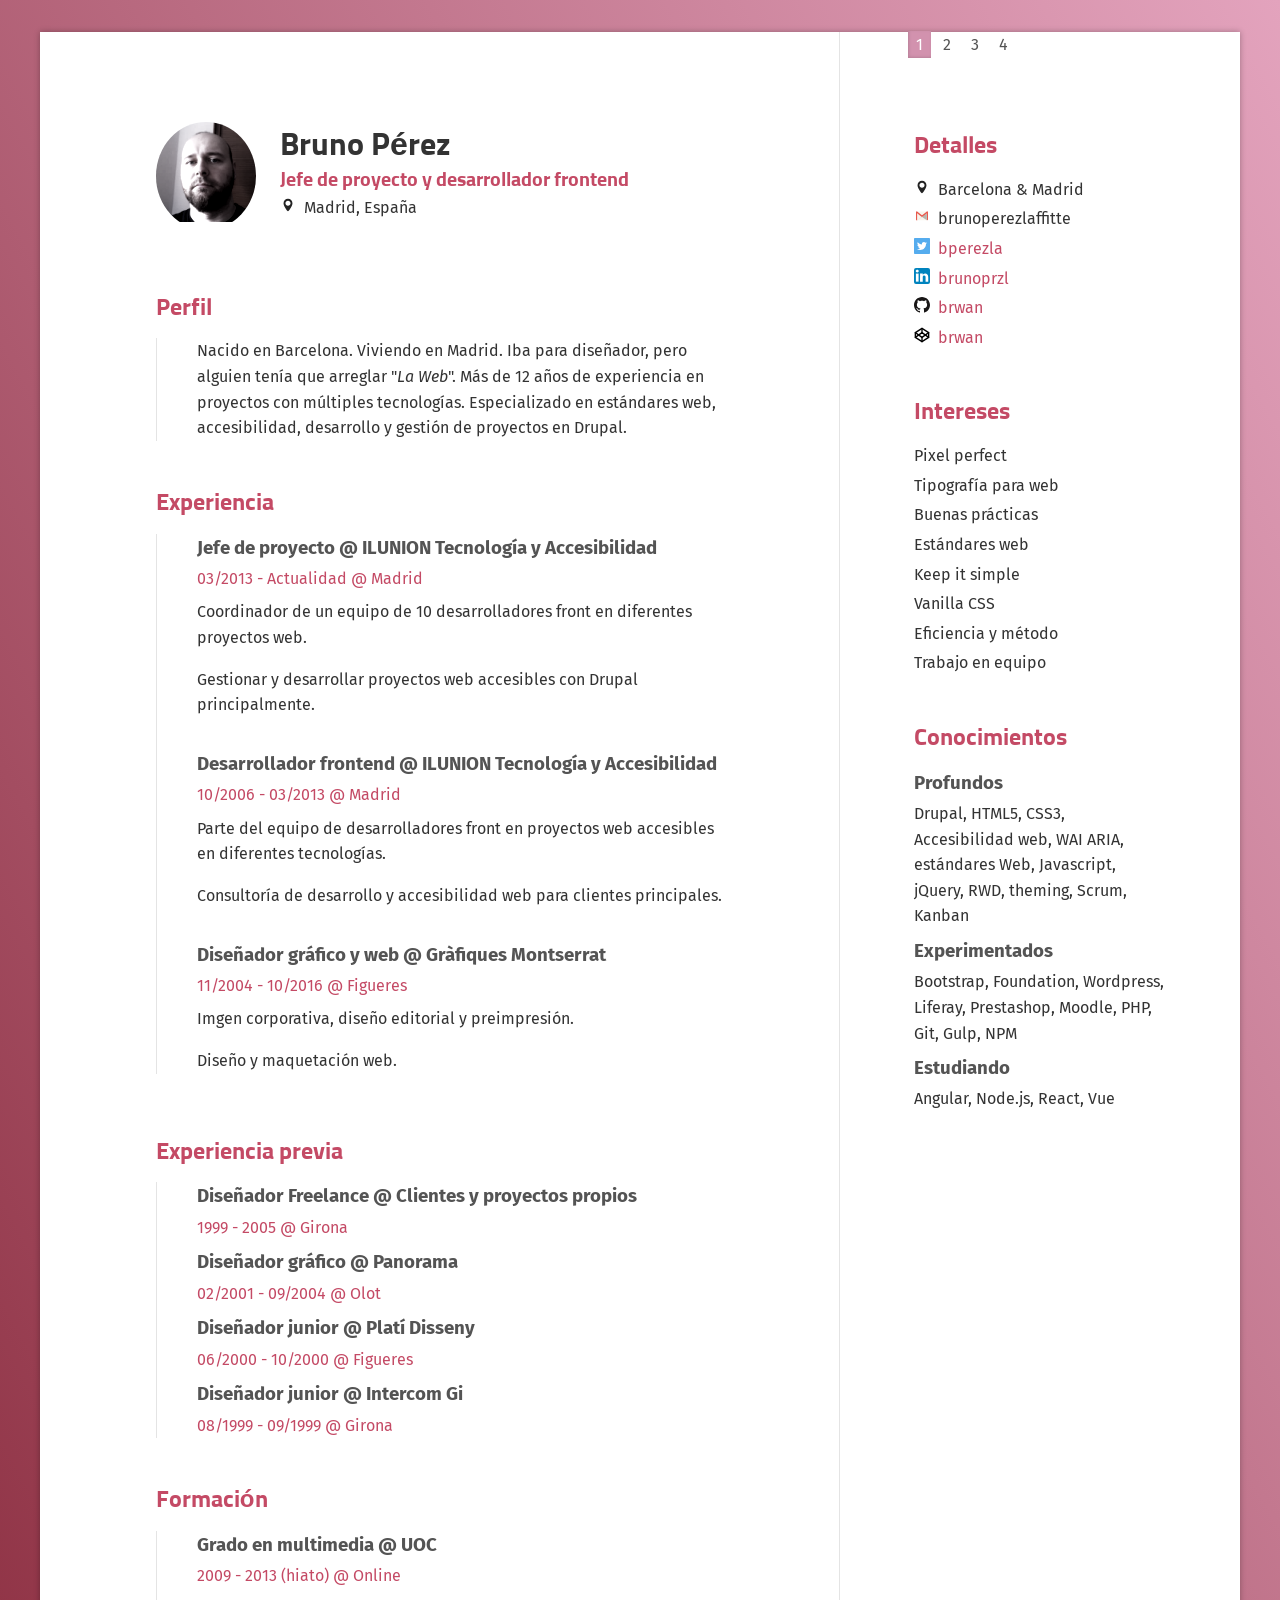
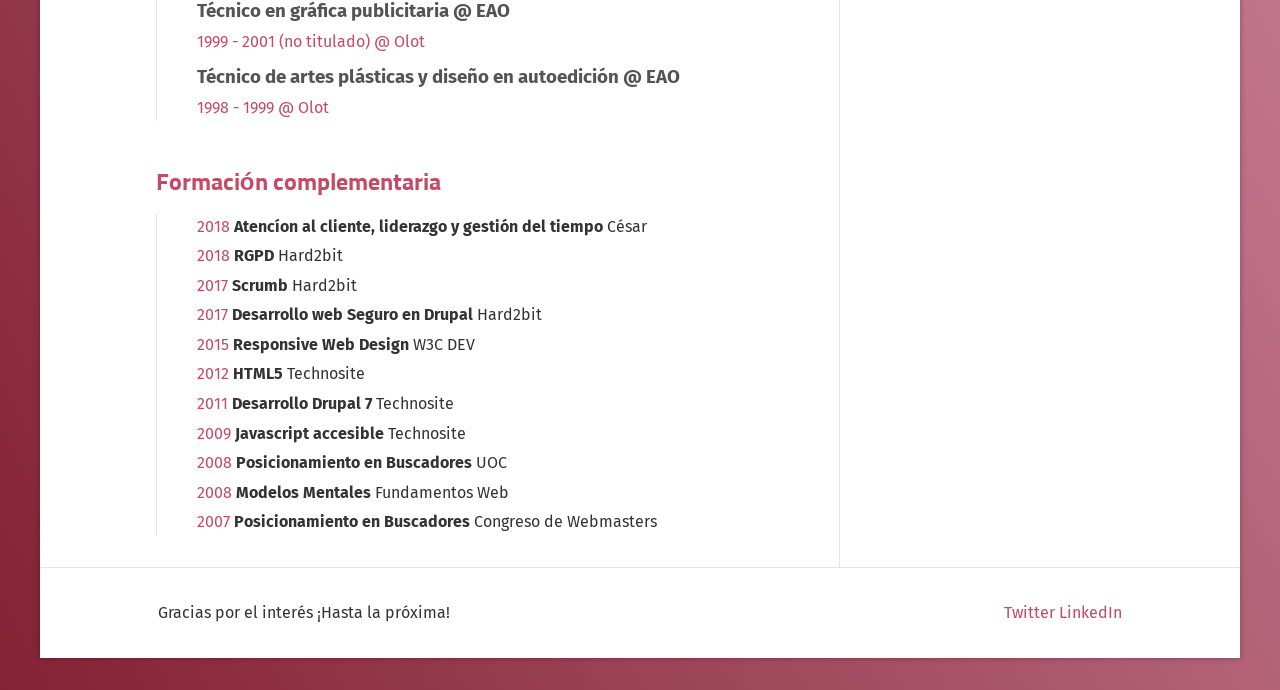
==== index.html @ 94c2c53a "Update index.html Corrigiendo rutas" ====
<!DOCTYPE html>
<html lang="es">
<head>
<meta http-equiv="content-type" content="text/html; charset=UTF-8"/>
<title>Bruno Pérez. Jefe de proyecto y Desarrollador fontend senior.</title>
<meta name="viewport" content="width=device-width, initial-scale=1">
<meta name="description" content="Jefe de proyecto y Desarrollador fontend senior">
<meta name="keywords" content="web,developer,designer,resume" />
<meta name="author" content="Your Name">
<link href="/brwan2.css" rel="stylesheet" media="screen" type="text/css">
<script src="https://code.jquery.com/jquery-1.12.4.min.js"></script>
<script>
function changecss(cssFile, cssLinkIndex) {
    var oldlink = document.getElementsByTagName("link").item(cssLinkIndex);
    $("body").fadeOut( function() {
      // Switch the stylesheet
      var newlink = document.createElement("link");
      newlink.setAttribute("rel", "stylesheet");
      newlink.setAttribute("type", "text/css");
      newlink.setAttribute("href", cssFile);
      document.getElementsByTagName("head").item(0).replaceChild(newlink, oldlink);
      // And then:
      $( this ).fadeIn().focus();
    });
}
</script>
</head>

<body>
  <header>
    <figure><img src="/bperez_cv.jpg" alt="" /></figure>
    <h1>Bruno Pérez</h1>
    <h2>Jefe de proyecto y desarrollador frontend</h2>
    <p>Madrid, España</p>
  </header>
  <main>
    <section class="profile">
      <h2>Perfil</h2>
      <p>Nacido en Barcelona. Viviendo en Madrid. Iba para diseñador, pero alguien tenía que arreglar "<em>La Web</em>". Más de 12 años de experiencia en proyectos con múltiples tecnologías. Especializado en estándares web, accesibilidad, desarrollo y gestión de proyectos en Drupal.</p>
    </section>
    <section class="experience">
      <h2>Experiencia</h2>
      <ul>
        <li>
          <h3><strong>Jefe de proyecto</strong> <mark>ILUNION Tecnología y Accesibilidad</mark></h3>
          <p><time datetime="2013-03">03/2013</time> <time datetime="2018">Actualidad</time> <mark>Madrid</mark></p>
          <p>Coordinador de un equipo de 10 desarrolladores front en diferentes proyectos web.</p>
          <p>Gestionar y desarrollar proyectos web accesibles con Drupal principalmente.</p>
        </li>
        <li>
          <h3><strong>Desarrollador frontend</strong> <mark>ILUNION Tecnología y Accesibilidad</mark></h3>
          <p><time datetime="2006-10">10/2006</time> <time datetime="2013-03">03/2013</time> <mark>Madrid</mark></p>
          <p>Parte del equipo de desarrolladores front en proyectos web accesibles en diferentes tecnologías.</p>
          <p>Consultoría de desarrollo y accesibilidad web para clientes principales.</p>
        <li>
          <h3><strong>Diseñador gráfico y web</strong> <mark>Gràfiques Montserrat</mark></h3>
          <p><time datetime="2004-11">11/2004</time> <time datetime="2016-10">10/2016</time>  <mark>Figueres</mark></p>
          <p>Imgen corporativa, diseño editorial y preimpresión.</p>
          <p>Diseño y maquetación web.</p>
        </li>
      </ul>
    </section>
    <section class="experience-extra">
      <h2>Experiencia previa</h2>
      <ul>
        <li>
          <h3><strong>Diseñador Freelance</strong> <mark>Clientes y proyectos propios</mark></h3>
          <p><time datetime="1999">1999</time> <time datetime="2005">2005</time> <mark>Girona</mark></p>
        </li>
        <li>
          <h3><strong>Diseñador gráfico</strong> <mark>Panorama</mark></h3>
          <p><time datetime="2001-02">02/2001</time> <time datetime="2004-09">09/2004</time> <mark>Olot</mark></p>
        </li>
        <li>
          <h3><strong>Diseñador junior</strong> <mark>Platí Disseny</mark></h3>
          <p><time datetime="2000-06">06/2000</time> <time datetime="2000-10">10/2000</time> <mark>Figueres</mark></p>
        </li>
        <li>
          <h3><strong>Diseñador junior</strong> <mark>Intercom Gi</mark></h3>
          <p><time datetime="1999-08">08/1999</time> <time datetime="1999-09">09/1999</time> <mark>Girona</mark></p>
        </li>
      </ul>
    </section>
    <section class="education">
    <h2>Formación</h2>
      <ul>
        <li>
          <h3><strong>Grado en multimedia</strong> <mark>UOC</mark></h3>
          <p><time datetime="1999">2009</time> <time datetime="1999">2013 (hiato)</time> <mark>Online</mark></p>
        </li>
        <li>
          <h3><strong>Técnico en gráfica publicitaria</strong> <mark>EAO</mark></h3>
          <p><time datetime="1999">1999</time> <time datetime="1999">2001</time> (no titulado) <mark>Olot</mark></p>
        </li>
        <li>
          <h3><strong>Técnico de artes plásticas y diseño en autoedición</strong> <mark>EAO</mark></h3>
          <p><time datetime="1999">1998</time> <time datetime="1999">1999</time>  <mark>Olot</mark></p>
        </li>
      </ul>
    </section>
    <section class="education-extra">
      <h2>Formación complementaria</h2>
      <ul>
        <li><time datetime="2018">2018</time> <strong>Atencíon al cliente, liderazgo y gestión del tiempo</strong> César</li>
        <li><time datetime="2018">2018</time> <strong>RGPD</strong> Hard2bit</li>
        <li><time datetime="2018">2017</time> <strong>Scrumb</strong> Hard2bit</li>
        <li><time datetime="2018">2017</time> <strong>Desarrollo web Seguro en Drupal</strong> Hard2bit</li>
        <li><time datetime="2018">2015</time> <strong>Responsive Web Design</strong> W3C DEV</li>
        <li><time datetime="2018">2012</time> <strong>HTML5</strong> Technosite</li>
        <li><time datetime="2018">2011</time> <strong>Desarrollo Drupal 7</strong> Technosite</li>
        <li><time datetime="2018">2009</time> <strong>Javascript accesible</strong> Technosite</li>
        <li><time datetime="2018">2008</time> <strong>Posicionamiento en Buscadores</strong> UOC</li>
        <li><time datetime="2018">2008</time> <strong>Modelos Mentales</strong> Fundamentos Web</li>
        <li><time datetime="2018">2007</time> <strong>Posicionamiento en Buscadores</strong> Congreso de Webmasters</li>
      </ul>
    </section>
  </main>
  <aside>
    <section class="details">
      <h2>Detalles</h2>
      <ul>
        <li class="lc"><span>Barcelona & Madrid</span></li>
        <li class="gm"><span>brunoperezlaffitte</span></li>
        <li class="in"><a href="https://www.linkedin.com/in/bperezla/">bperezla</a></li>
        <li class="tw"><a href="https://twitter.com/brunoprzl">brunoprzl</a></li>
        <li class="gh"><a href="https://github.com/brwan">brwan</a></li>
        <li class="cp"><a href="https://codepen.io/brwan/">brwan</a></li>
      </ul>
    </section>
    <section class="interests">
      <h2>Intereses</h2>
      <ul>
        <li>Pixel perfect</li>
        <li>Tipografía para web</li>
        <li>Buenas prácticas</li>
        <li>Estándares web</li>
        <li>Keep it simple</li>
        <li>Vanilla CSS</li>
        <li>Eficiencia y método</li>
        <li>Trabajo en equipo</li>
      </ul>
    </section>
    <section class="skills">
      <h2>Conocimientos</h2>
      <ul>
        <li>
          <h3>Profundos</h3>
          <p>Drupal, HTML5, CSS3, Accesibilidad web, WAI ARIA, estándares Web, Javascript, jQuery, RWD, theming, Scrum, Kanban</p>
        </li>
        <li>
          <h3>Experimentados</h3>
          <p>Bootstrap, Foundation, Wordpress, Liferay, Prestashop, Moodle, PHP, Git, Gulp, NPM</p>
        </li>
        <li>
          <h3>Estudiando</h3>
          <p>Angular, Node.js, React, Vue</p>
        </li>
      </ul>
    </section>
  </aside>
  <footer>
    <p>Gracias por el interés ¡Hasta la próxima!</p>
    <ul>
      <li><a href="https://twitter.com/brunoprzl">Twitter</a></li>
      <li><a href="https://www.linkedin.com/in/bperezla/">LinkedIn</a></li>
    </ul>
    <nav class="styles">
      <h2>Cambiar presentración</h2>
      <ul>
        <li class="main"><a href="#" onclick="changecss('brwan2.css', 0)" title="inicial">1</a></li>
        <li class="dark"><a href="#" onclick="changecss('brwan3.css', 0)" title="inversa">2</a></li>
        <li class="boxs"><a href="#" onclick="changecss('brwan4.css', 0)" title="cajas">3</a></li>
        <li class="alte"><a href="#" onclick="changecss('brwan5.css', 0)" title="bloques">4</a></li>
      </ul>
    </nav>
  </footer>
</body>
</html>
---- brwan2.css ----
@import url('https://fonts.googleapis.com/css?family=Fira+Sans:400,700|Sunflower:300,700');
html{background:linear-gradient(to bottom left, #E3A3BD, #832233);}
body{position:relative;margin:.5rem;padding:0;
  color:#333;background-color:#fff;
  box-shadow:0 0 6px rgba(0,0,0,.3);
  font-size:1em;line-height:1.6;font-family: 'Fira Sans', Arial, Helvetica, sans-serif;
  cursor:default;
}
header, section, footer{padding:1rem;}
footer{border-top:1px solid #e4e4e4;}
@media (min-width: 48em) {
  body{display:grid;grid-template-columns:2fr 1fr;}
  header, section, footer{padding:1rem 14.5%;}
  aside section{padding:1rem 18.6%;}
  footer{padding:2rem 9.819%;}
  header{grid-column:1;border-right:1px solid #e4e4e4;}
  main{grid-column:1;border-right:1px solid #e4e4e4;}
  aside{grid-column:2;grid-row:1 / 5;}
  footer{grid-column:1 / 3;}
}
@media (min-width: 75em) {
  body{max-width:75rem;margin:2rem auto;}
}
/*GENERIC*/
h1, h2{font-family: 'Sunflower', Arial, Helvetica, sans-serif;}
h2{margin:0 0 1rem;color:#C44A65;line-height:1.2;}
h3{color:#545454;}
ul{list-style:none;margin:0 0 1rem;padding:0;}
time + time:before{content:" - ";}
mark{color:inherit;background-color:#fff;}
mark::before{content:"@ ";display:inline;vertical-align:top;}
a{margin:0 -2px;padding:0 2px;color:#C44A65;text-decoration:none;transition:.3s;}
a:visited{color:#757575;transition:.3s;}
a:hover, a:focus{color:#C44A65;text-decoration:underline;transition:.3s;}
a:active{color:#900;transition:.3s;}

::selection{color:#fff;background-color:#C44A65;}
@media (min-width: 48em) {
  ul{padding:0 0 0 2.5rem;}
}

/*HEADER*/
header{padding-top:3rem;padding-bottom:3rem;text-align:center;}
header figure{display:block;width:100px;margin:0 auto;border-radius:50%;overflow:hidden;}
header img{width:100%;filter: grayscale(90%) contrast(125%);}
header h1{margin:.5rem 0;font-size:2rem;line-height:1;}
header h2{margin:0 0 .25rem;font-size:1.25rem;line-height:1;}
header p{margin:0;}
header p::before{content:"";display:inline-block;width:16px;height:16px;margin:.2rem .5rem 0 0;background:url(location.svg) no-repeat 50%;background-size:contain;}
@media (min-width: 48em) {
  header{padding-top:5.625rem;text-align:left;}
  header figure{float:left;margin:0 1.5rem 0 0;}
}

section h3{margin:0 0 .15rem;}
section p{margin:0 0 1rem;}
section h3 + p{color:#C44A65;margin:0 0 .5rem;}
main li{margin:0 0 2rem;}
.experience-extra li,
.education li,
.education-extra li{margin-bottom:.25rem;}
.education-extra time{color:#C44A65;}
.skills h3 + p{color:#333;}
.lc span::before, .gm span::before, .tw a::before, .in a::before, .gh a::before,
.cp a::before{content:"";display:inline-block;width:16px;height:16px;margin:.1rem .5rem 0 0;background:url(gmail.svg) no-repeat 50%;background-size:contain;}
.lc span::before{background-image:url(location.svg);}
.gm span::before{background-image:url(gmail.svg);}
.tw a::before{background-image:url(linkedin.svg);}
.in a::before{background-image:url(twitter.svg);}
.gh a::before{background-image:url(github.svg);}
.cp a::before{background-image:url(codepen.svg);}
aside ul{padding:0;}
aside li{margin:0 0 .25rem;}
@media (min-width: 48em) {
  main ul{border-left:1px solid #e4e4e4;}
  .profile p{padding:0 0 0 2.5rem;border-left:1px solid #e4e4e4;}
  .details{padding-top:6.25rem;}
}

/*FOOTER*/
footer{text-align:center;}
footer p{display:inline-block;margin:0;}
footer li{display:inline-block;margin:0;}
@media (min-width: 48em) {
  footer{text-align:left;}
  footer ul{float:right;margin:0;}
}

/*NAV*/
nav{position:absolute;right:0;top:0;padding:0;text-align:center;transition:.3s;}
nav h2{position:absolute;top:-999em;left:-999em;display:none;width:10rem;color:#757575;font-size:.875rem;text-align:left;transition:.3s;}
nav:hover h2, nav:focus h2{display:block;transition:.3s;}
nav a{position:relative;padding:.25rem .5rem;margin:0;color:#545454;text-decoration:none;text-align:center;transition:.3s;}
nav a:hover, nav a:focus{color:#C44A65;background-color:#f3f3f3;transition:.3s;outline:none;text-decoration:none;}
nav a::after{content:"Presentación: " attr(title);position:absolute;top:136%;right:5px;display:none;width:8rem;padding:.25rem .15rem;color:#fff;background-color:#C44A65;box-shadow:2px 2px 6px rgba(0,0,0,.3);font-size:.75rem;transition:.3s;}
nav a::before{content:"";position:absolute;top:100%;right:25%;display:none;width:0;border:5px solid #333;border-color:transparent transparent #C44A65;}
nav a:hover::before, nav a:focus::before,
nav a:hover::after, nav a:focus::after{display:block;transition:.3s;}
nav .main a{color:#fff;background-color:#D292AE;box-shadow:inset 1px -1px 3px rgba(0,0,0,.13);}
nav .main a:hover, nav .main a:focus{color:#fff;background-color:#C44A65;box-shadow:inset 2px -2px 4px rgba(0,0,0,.3);}
nav a:visited{color:inherit;}
@media (min-width: 48em) {
  nav{left:69%;right:auto;}
  nav a::after{right:-3.5rem;}
}
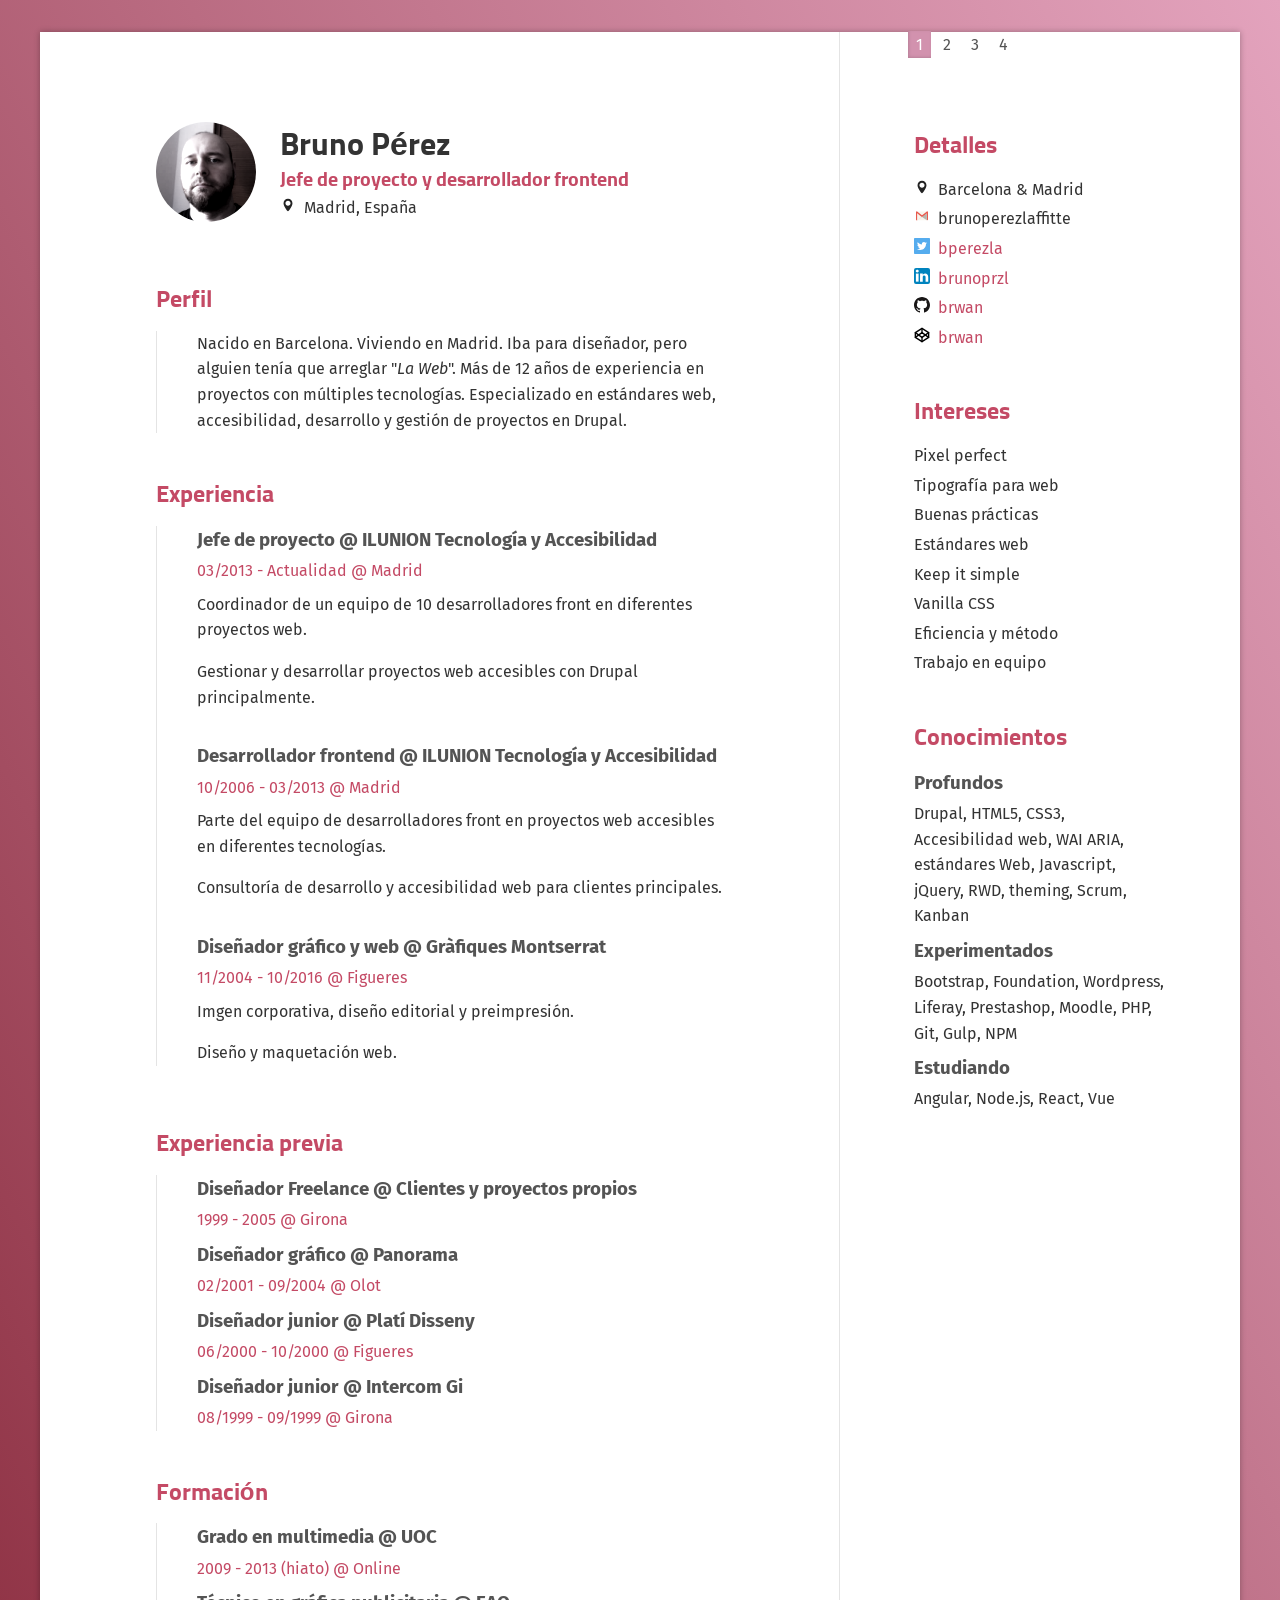
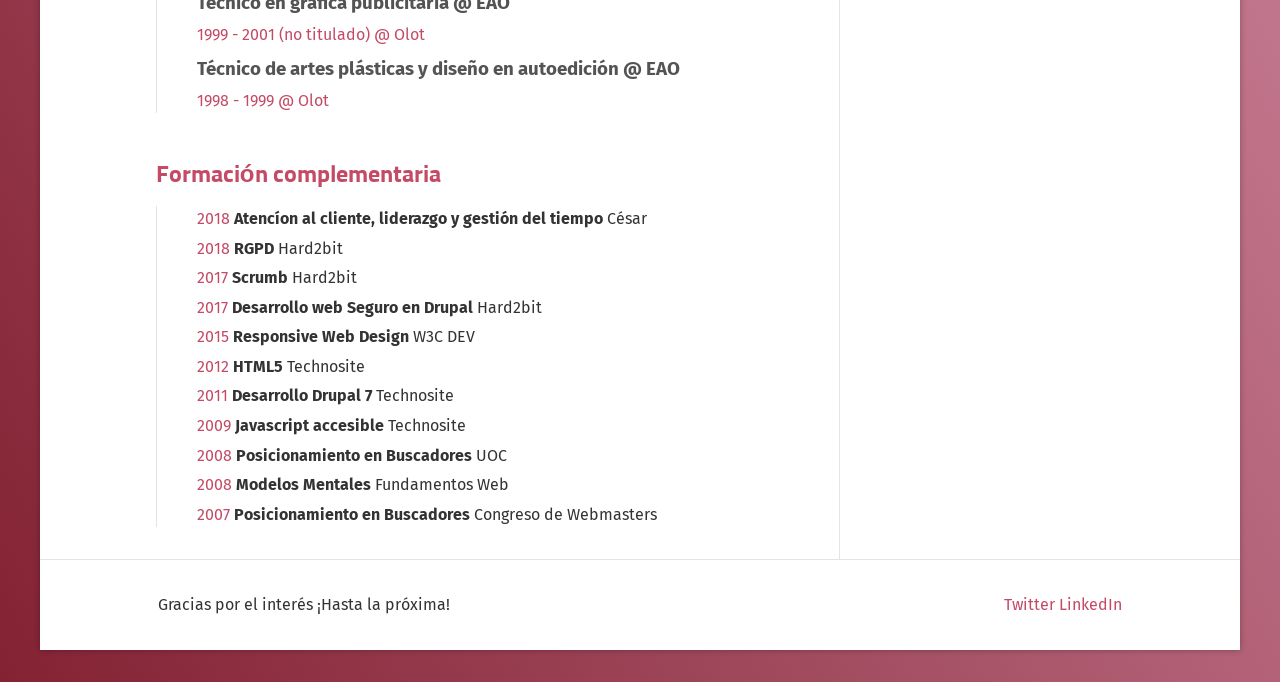
==== commit 7b3e8fc5: "improve organization and readme.rm" ====
--- a/index.html
+++ b/index.html
@@ -7,7 +7,7 @@
 <meta name="description" content="Jefe de proyecto y Desarrollador fontend senior">
 <meta name="keywords" content="web,developer,designer,resume" />
 <meta name="author" content="Your Name">
-<link href="/brwan2.css" rel="stylesheet" media="screen" type="text/css">
+<link href="css/brwan01_main.css" rel="stylesheet" media="screen" type="text/css">
 <script src="https://code.jquery.com/jquery-1.12.4.min.js"></script>
 <script>
 function changecss(cssFile, cssLinkIndex) {
@@ -28,7 +28,7 @@
 
 <body>
   <header>
-    <figure><img src="/bperez_cv.jpg" alt="" /></figure>
+    <figure><img src="img/bperez_cv.jpg" alt="" /></figure>
     <h1>Bruno Pérez</h1>
     <h2>Jefe de proyecto y desarrollador frontend</h2>
     <p>Madrid, España</p>
@@ -167,10 +167,10 @@
     <nav class="styles">
       <h2>Cambiar presentración</h2>
       <ul>
-        <li class="main"><a href="#" onclick="changecss('brwan2.css', 0)" title="inicial">1</a></li>
-        <li class="dark"><a href="#" onclick="changecss('brwan3.css', 0)" title="inversa">2</a></li>
-        <li class="boxs"><a href="#" onclick="changecss('brwan4.css', 0)" title="cajas">3</a></li>
-        <li class="alte"><a href="#" onclick="changecss('brwan5.css', 0)" title="bloques">4</a></li>
+        <li class="main"><a href="#" onclick="changecss('css/brwan01_main.css', 0)" title="inicial">1</a></li>
+        <li class="dark"><a href="#" onclick="changecss('css/brwan02_dark.css', 0)" title="inversa">2</a></li>
+        <li class="boxs"><a href="#" onclick="changecss('css/brwan03_boxs.css', 0)" title="cajas">3</a></li>
+        <li class="alte"><a href="#" onclick="changecss('css/brwan04_alte.css', 0)" title="bloques">4</a></li>
       </ul>
     </nav>
   </footer>
--- a/css/brwan01_main.css
+++ b/css/brwan01_main.css
@@ -0,0 +1,105 @@
+@import url('https://fonts.googleapis.com/css?family=Fira+Sans:400,700|Sunflower:300,700');
+html{background:linear-gradient(to bottom left, #E3A3BD, #832233);}
+body{position:relative;margin:.5rem;padding:0;
+  color:#333;background-color:#fff;
+  box-shadow:0 0 6px rgba(0,0,0,.3);
+  font-size:1em;line-height:1.6;font-family: 'Fira Sans', Arial, Helvetica, sans-serif;
+  cursor:default;
+}
+header, section, footer{padding:1rem;}
+footer{border-top:1px solid #e4e4e4;}
+@media (min-width: 48em) {
+  body{display:grid;grid-template-columns:2fr 1fr;}
+  header, section, footer{padding:1rem 14.5%;}
+  aside section{padding:1rem 18.6%;}
+  footer{padding:2rem 9.819%;}
+  header{grid-column:1;border-right:1px solid #e4e4e4;}
+  main{grid-column:1;border-right:1px solid #e4e4e4;}
+  aside{grid-column:2;grid-row:1 / 5;}
+  footer{grid-column:1 / 3;}
+}
+@media (min-width: 75em) {
+  body{max-width:75rem;margin:2rem auto;}
+}
+/*GENERIC*/
+h1, h2{font-family: 'Sunflower', Arial, Helvetica, sans-serif;}
+h2{margin:0 0 1rem;color:#C44A65;line-height:1.2;}
+h3{color:#545454;}
+ul{list-style:none;margin:0 0 1rem;padding:0;}
+time + time:before{content:" - ";}
+mark{color:inherit;background-color:#fff;}
+mark::before{content:"@ ";display:inline;vertical-align:top;}
+a{margin:0 -2px;padding:0 2px;color:#C44A65;text-decoration:none;transition:.3s;}
+a:visited{color:#757575;transition:.3s;}
+a:hover, a:focus{color:#C44A65;text-decoration:underline;transition:.3s;}
+a:active{color:#900;transition:.3s;}
+
+::selection{color:#fff;background-color:#C44A65;}
+@media (min-width: 48em) {
+  ul{padding:0 0 0 2.5rem;}
+}
+
+/*HEADER*/
+header{padding-top:3rem;padding-bottom:3rem;text-align:center;}
+header figure{display:block;width:100px;height:100px;margin:0 auto;border-radius:50%;overflow:hidden;}
+header img{width:100%;filter: grayscale(90%) contrast(125%);}
+header h1{margin:.5rem 0;font-size:2rem;line-height:1;}
+header h2{margin:0 0 .25rem;font-size:1.25rem;line-height:1;}
+header p{margin:0;}
+header p::before{content:"";display:inline-block;width:16px;height:16px;margin:.2rem .5rem 0 0;background:url(../img/location.svg) no-repeat 50%;background-size:contain;}
+@media (min-width: 48em) {
+  header{padding-top:5.625rem;text-align:left;}
+  header figure{float:left;margin:0 1.5rem 0 0;}
+}
+
+section h3{margin:0 0 .15rem;}
+section p{margin:0 0 1rem;}
+section h3 + p{color:#C44A65;margin:0 0 .5rem;}
+main li{margin:0 0 2rem;}
+.experience-extra li,
+.education li,
+.education-extra li{margin-bottom:.25rem;}
+.education-extra time{color:#C44A65;}
+.skills h3 + p{color:#333;}
+.lc span::before, .gm span::before, .tw a::before, .in a::before, .gh a::before,
+.cp a::before{content:"";display:inline-block;width:16px;height:16px;margin:.1rem .5rem 0 0;background:url(../img/gmail.svg) no-repeat 50%;background-size:contain;}
+.lc span::before{background-image:url(../img/location.svg);}
+.gm span::before{background-image:url(../img/gmail.svg);}
+.tw a::before{background-image:url(../img/linkedin.svg);}
+.in a::before{background-image:url(../img/twitter.svg);}
+.gh a::before{background-image:url(../img/github.svg);}
+.cp a::before{background-image:url(../img/codepen.svg);}
+aside ul{padding:0;}
+aside li{margin:0 0 .25rem;}
+@media (min-width: 48em) {
+  main ul{border-left:1px solid #e4e4e4;}
+  .profile p{padding:0 0 0 2.5rem;border-left:1px solid #e4e4e4;}
+  .details{padding-top:6.25rem;}
+}
+
+/*FOOTER*/
+footer{text-align:center;}
+footer p{display:inline-block;margin:0;}
+footer li{display:inline-block;margin:0;}
+@media (min-width: 48em) {
+  footer{text-align:left;}
+  footer ul{float:right;margin:0;}
+}
+
+/*NAV*/
+nav{position:absolute;right:0;top:0;padding:0;text-align:center;transition:.3s;}
+nav h2{position:absolute;top:-999em;left:-999em;display:none;width:10rem;color:#757575;font-size:.875rem;text-align:left;transition:.3s;}
+nav:hover h2, nav:focus h2{display:block;transition:.3s;}
+nav a{position:relative;padding:.25rem .5rem;margin:0;color:#545454;text-decoration:none;text-align:center;transition:.3s;}
+nav a:hover, nav a:focus{color:#C44A65;background-color:#f3f3f3;transition:.3s;outline:none;text-decoration:none;}
+nav a::after{content:"Presentación: " attr(title);position:absolute;top:136%;right:5px;display:none;width:8rem;padding:.25rem .15rem;color:#fff;background-color:#C44A65;box-shadow:2px 2px 6px rgba(0,0,0,.3);font-size:.75rem;transition:.3s;}
+nav a::before{content:"";position:absolute;top:100%;right:25%;display:none;width:0;border:5px solid #333;border-color:transparent transparent #C44A65;}
+nav a:hover::before, nav a:focus::before,
+nav a:hover::after, nav a:focus::after{display:block;transition:.3s;}
+nav .main a{color:#fff;background-color:#D292AE;box-shadow:inset 1px -1px 3px rgba(0,0,0,.13);}
+nav .main a:hover, nav .main a:focus{color:#fff;background-color:#C44A65;box-shadow:inset 2px -2px 4px rgba(0,0,0,.3);}
+nav a:visited{color:inherit;}
+@media (min-width: 48em) {
+  nav{left:69%;right:auto;}
+  nav a::after{right:-3.5rem;}
+}
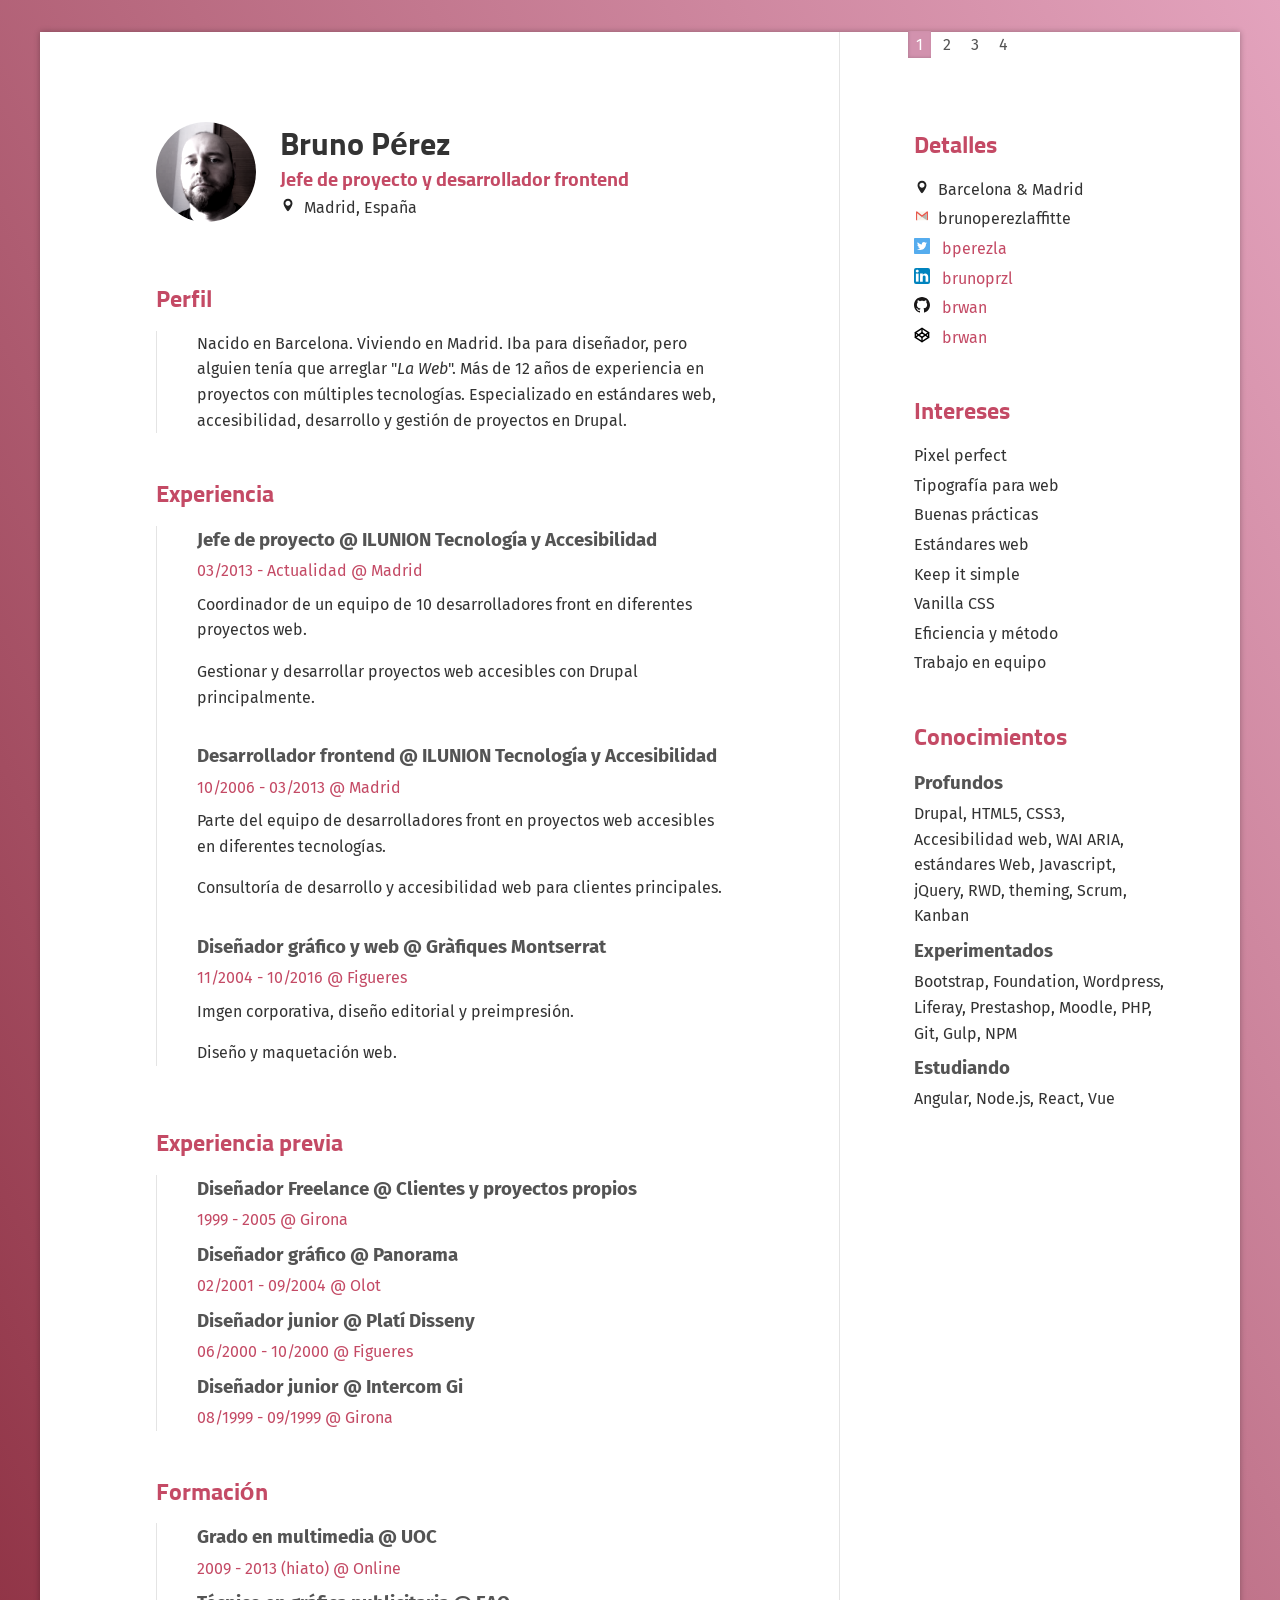
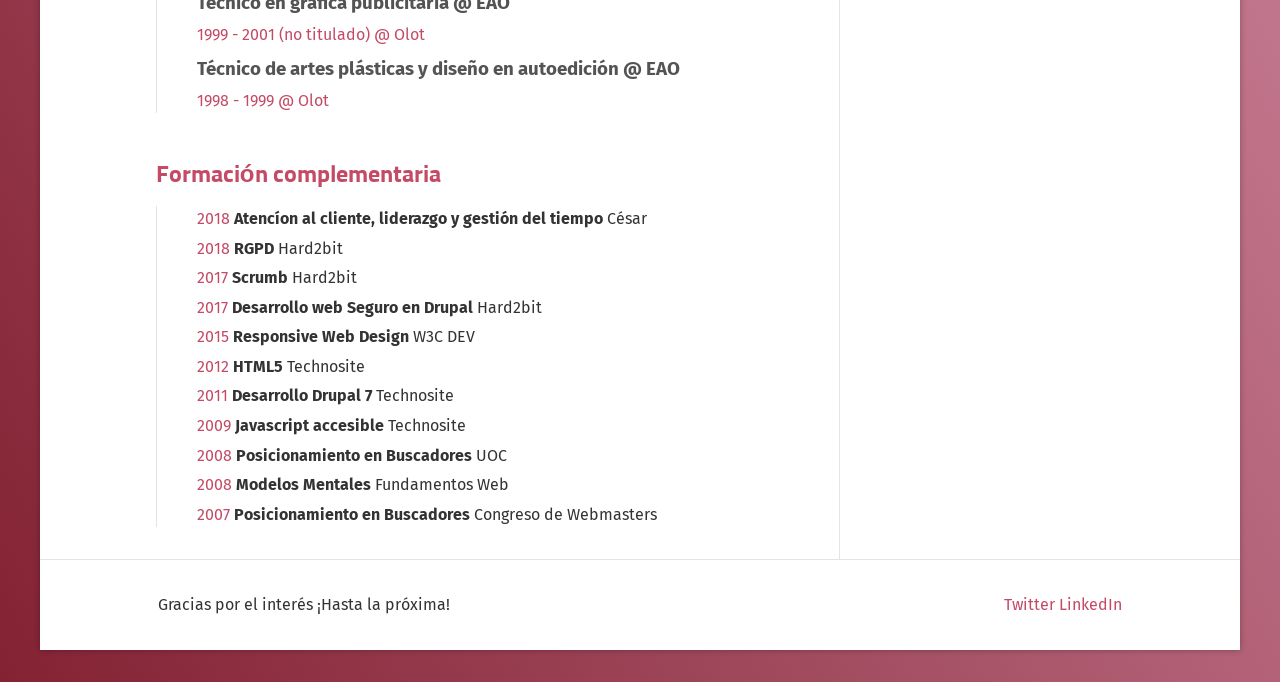
==== commit b05634ca: "Responsive alte css & minimal corections" ====
--- a/index.html
+++ b/index.html
@@ -24,6 +24,8 @@
     });
 }
 </script>
+<link rel="shortcut icon" href="/favicon.ico" type="image/x-icon">
+<link rel="icon" href="/favicon.ico" type="image/x-icon">
 </head>
 
 <body>
@@ -34,12 +36,12 @@
     <p>Madrid, España</p>
   </header>
   <main>
-    <section class="profile">
-      <h2>Perfil</h2>
+    <section class="profile" aria-labelledby="profile-title">
+      <h2 id="profile-title">Perfil</h2>
       <p>Nacido en Barcelona. Viviendo en Madrid. Iba para diseñador, pero alguien tenía que arreglar "<em>La Web</em>". Más de 12 años de experiencia en proyectos con múltiples tecnologías. Especializado en estándares web, accesibilidad, desarrollo y gestión de proyectos en Drupal.</p>
     </section>
-    <section class="experience">
-      <h2>Experiencia</h2>
+    <section class="experience" aria-labelledby="experience-title">
+      <h2 id="experiencex-title">Experiencia</h2>
       <ul>
         <li>
           <h3><strong>Jefe de proyecto</strong> <mark>ILUNION Tecnología y Accesibilidad</mark></h3>
@@ -60,8 +62,8 @@
         </li>
       </ul>
     </section>
-    <section class="experience-extra">
-      <h2>Experiencia previa</h2>
+    <section class="experience-extra" aria-labelledby="experiencex-title">
+      <h2 id="experiencex-title">Experiencia previa</h2>
       <ul>
         <li>
           <h3><strong>Diseñador Freelance</strong> <mark>Clientes y proyectos propios</mark></h3>
@@ -81,8 +83,8 @@
         </li>
       </ul>
     </section>
-    <section class="education">
-    <h2>Formación</h2>
+    <section class="education" aria-labelledby="education-title">
+    <h2 id="education-title">Formación</h2>
       <ul>
         <li>
           <h3><strong>Grado en multimedia</strong> <mark>UOC</mark></h3>
@@ -98,8 +100,8 @@
         </li>
       </ul>
     </section>
-    <section class="education-extra">
-      <h2>Formación complementaria</h2>
+    <section class="education-extra" aria-labelledby="educationx-title">
+      <h2 id="educationx-title">Formación complementaria</h2>
       <ul>
         <li><time datetime="2018">2018</time> <strong>Atencíon al cliente, liderazgo y gestión del tiempo</strong> César</li>
         <li><time datetime="2018">2018</time> <strong>RGPD</strong> Hard2bit</li>
@@ -116,19 +118,19 @@
     </section>
   </main>
   <aside>
-    <section class="details">
-      <h2>Detalles</h2>
+    <section class="details" aria-labelledby="details-title">
+      <h2 id="details-title">Detalles</h2>
       <ul>
         <li class="lc"><span>Barcelona & Madrid</span></li>
         <li class="gm"><span>brunoperezlaffitte</span></li>
-        <li class="in"><a href="https://www.linkedin.com/in/bperezla/">bperezla</a></li>
-        <li class="tw"><a href="https://twitter.com/brunoprzl">brunoprzl</a></li>
-        <li class="gh"><a href="https://github.com/brwan">brwan</a></li>
-        <li class="cp"><a href="https://codepen.io/brwan/">brwan</a></li>
+        <li class="in"><a href="https://www.linkedin.com/in/bperezla/"><span>En LinkedIn:</span> bperezla</a></li>
+        <li class="tw"><a href="https://twitter.com/brunoprzl"><span>En Twitter:</span> brunoprzl</a></li>
+        <li class="gh"><a href="https://github.com/brwan"><span>En GitHub:</span> brwan</a></li>
+        <li class="cp"><a href="https://codepen.io/brwan/"><span>En CodePen:</span> brwan</a></li>
       </ul>
     </section>
-    <section class="interests">
-      <h2>Intereses</h2>
+    <section class="interests" aria-labelledby="interests-title">
+      <h2 id="interests-title">Intereses</h2>
       <ul>
         <li>Pixel perfect</li>
         <li>Tipografía para web</li>
@@ -140,8 +142,8 @@
         <li>Trabajo en equipo</li>
       </ul>
     </section>
-    <section class="skills">
-      <h2>Conocimientos</h2>
+    <section class="skills" aria-labelledby="skills-title">
+      <h2 id="skills-title">Conocimientos</h2>
       <ul>
         <li>
           <h3>Profundos</h3>
@@ -167,12 +169,11 @@
     <nav class="styles">
       <h2>Cambiar presentración</h2>
       <ul>
-        <li class="main"><a href="#" onclick="changecss('css/brwan01_main.css', 0)" title="inicial">1</a></li>
-        <li class="dark"><a href="#" onclick="changecss('css/brwan02_dark.css', 0)" title="inversa">2</a></li>
-        <li class="boxs"><a href="#" onclick="changecss('css/brwan03_boxs.css', 0)" title="cajas">3</a></li>
-        <li class="alte"><a href="#" onclick="changecss('css/brwan04_alte.css', 0)" title="bloques">4</a></li>
+        <li class="main"><a href="#" onclick="changecss('brwan2.css', 0)" title="inicial">1</a></li>
+        <li class="dark"><a href="#" onclick="changecss('brwan3.css', 0)" title="inversa">2</a></li>
+        <li class="boxs"><a href="#" onclick="changecss('brwan4.css', 0)" title="cajas">3</a></li>
+        <li class="alte"><a href="#" onclick="changecss('brwan5.css', 0)" title="bloques">4</a></li>
       </ul>
     </nav>
   </footer>
-</body>
 </html>
--- a/css/brwan01_main.css
+++ b/css/brwan01_main.css
@@ -71,6 +71,7 @@
 .cp a::before{background-image:url(../img/codepen.svg);}
 aside ul{padding:0;}
 aside li{margin:0 0 .25rem;}
+.details a > span{position:absolute;top:-999em;left:-999em;clip:rect(0 0 0 0);}
 @media (min-width: 48em) {
   main ul{border-left:1px solid #e4e4e4;}
   .profile p{padding:0 0 0 2.5rem;border-left:1px solid #e4e4e4;}
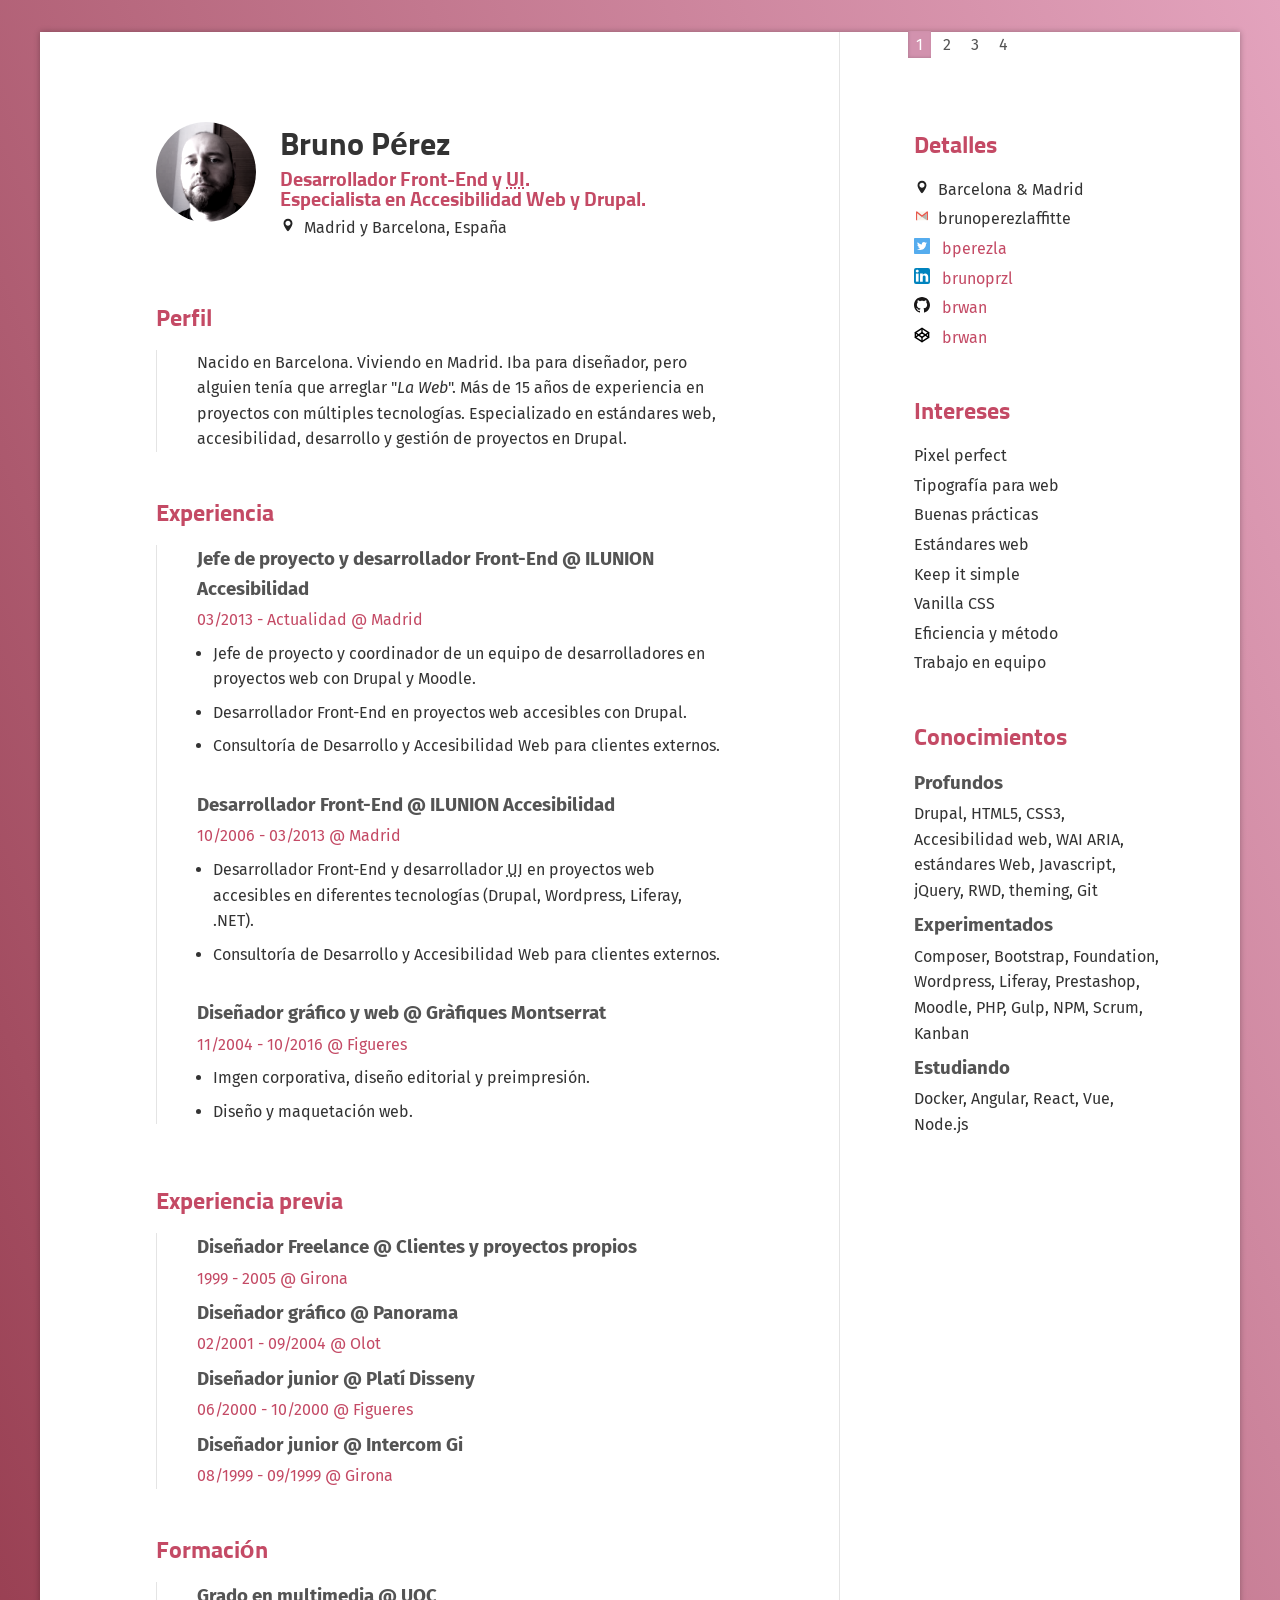
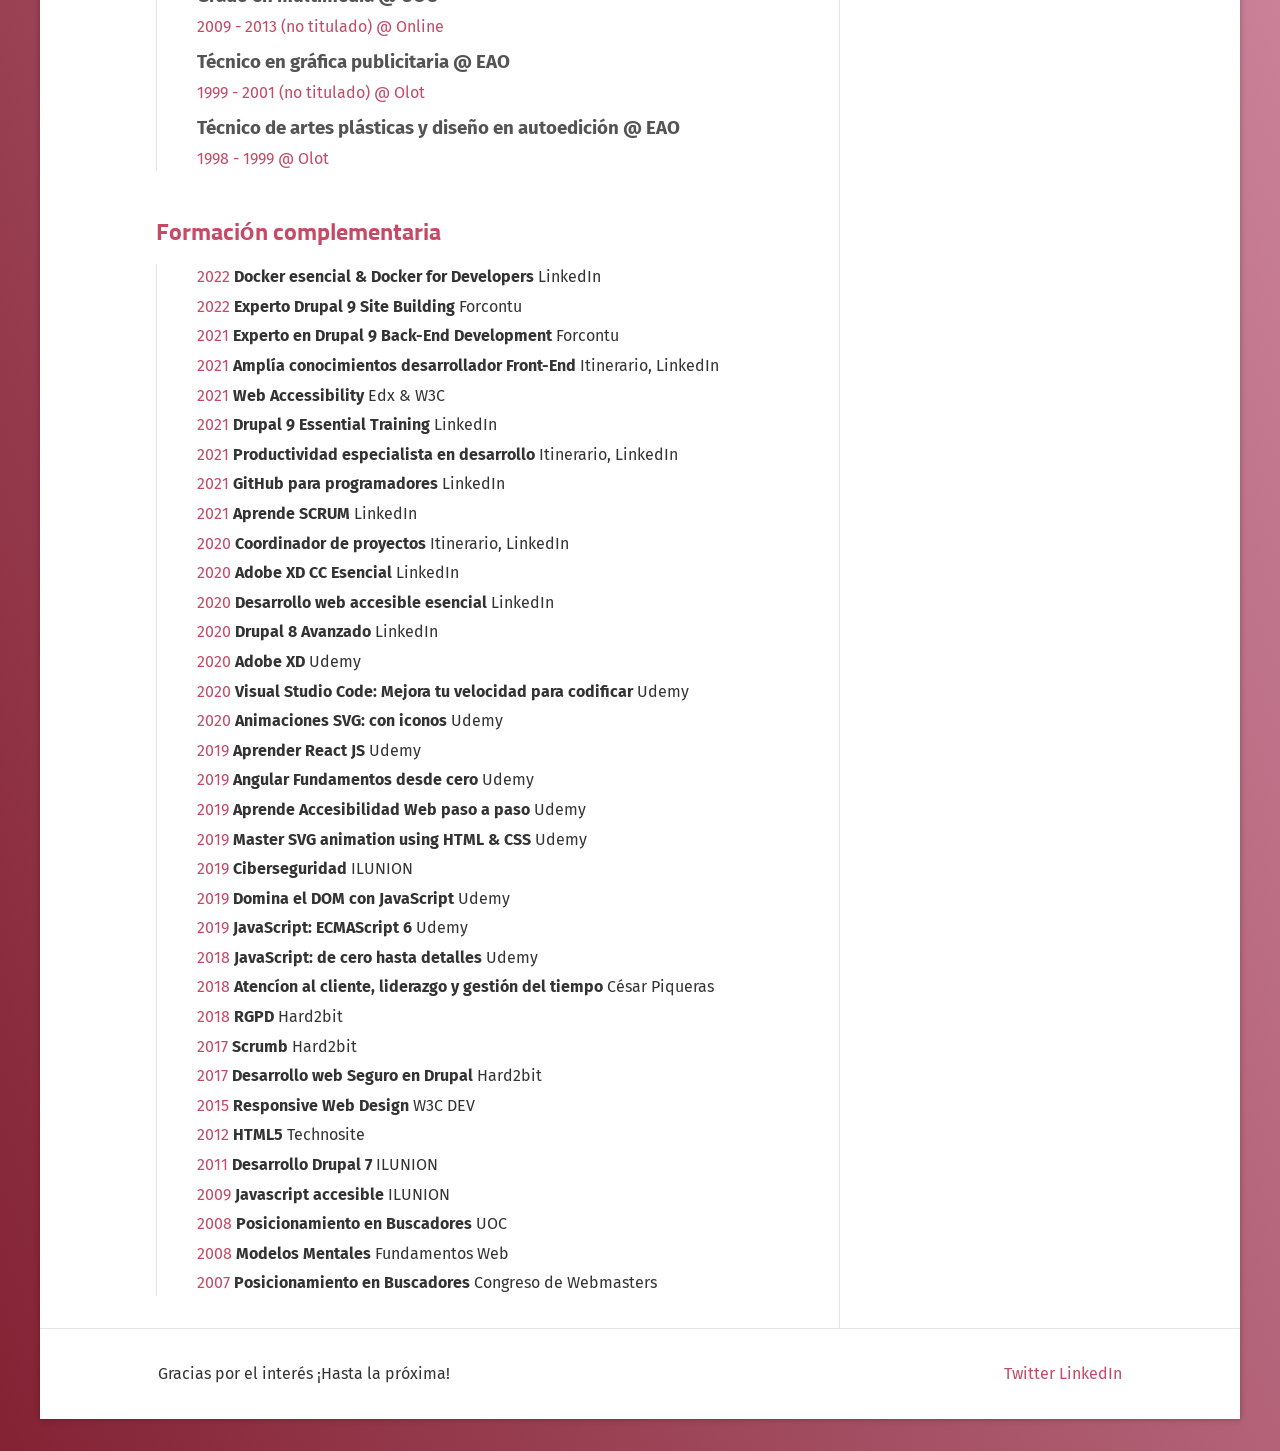
==== commit 6f0dde82: "actualización datos cv" ====
--- a/index.html
+++ b/index.html
@@ -4,9 +4,9 @@
 <meta http-equiv="content-type" content="text/html; charset=UTF-8"/>
 <title>Bruno Pérez. Jefe de proyecto y Desarrollador fontend senior.</title>
 <meta name="viewport" content="width=device-width, initial-scale=1">
-<meta name="description" content="Jefe de proyecto y Desarrollador fontend senior">
-<meta name="keywords" content="web,developer,designer,resume" />
-<meta name="author" content="Your Name">
+<meta name="description" content="Currículum Vitae de Bruno Pérez, Jefe de proyecto y Desarrollador fontend senior. Nacido en Barcelona. Viviendo en Madrid. Especializado en Drupal, accesibilidad y buenas prácticas">
+<meta name="keywords" content="curriculum,Bruno,Drupal,front-end,developer,designer,resume,Madrid,Barcelona" />
+<meta name="author" content="BPL">
 <link href="css/brwan01_main.css" rel="stylesheet" media="screen" type="text/css">
 <script src="https://code.jquery.com/jquery-1.12.4.min.js"></script>
 <script>
@@ -32,33 +32,40 @@
   <header>
     <figure><img src="img/bperez_cv.jpg" alt="" /></figure>
     <h1>Bruno Pérez</h1>
-    <h2>Jefe de proyecto y desarrollador frontend</h2>
-    <p>Madrid, España</p>
+    <h2>Desarrollador Front-End y <abbr title="Iterfaz de usuario">UI</abbr>.<br/> Especialista en Accesibilidad Web y Drupal.</h2>
+    <p>Madrid y Barcelona, España</p>
   </header>
   <main>
     <section class="profile" aria-labelledby="profile-title">
       <h2 id="profile-title">Perfil</h2>
-      <p>Nacido en Barcelona. Viviendo en Madrid. Iba para diseñador, pero alguien tenía que arreglar "<em>La Web</em>". Más de 12 años de experiencia en proyectos con múltiples tecnologías. Especializado en estándares web, accesibilidad, desarrollo y gestión de proyectos en Drupal.</p>
+      <p>Nacido en Barcelona. Viviendo en Madrid. Iba para diseñador, pero alguien tenía que arreglar "<em>La Web</em>". Más de 15 años de experiencia en proyectos con múltiples tecnologías. Especializado en estándares web, accesibilidad, desarrollo y gestión de proyectos en Drupal.</p>
     </section>
     <section class="experience" aria-labelledby="experience-title">
       <h2 id="experiencex-title">Experiencia</h2>
       <ul>
         <li>
-          <h3><strong>Jefe de proyecto</strong> <mark>ILUNION Tecnología y Accesibilidad</mark></h3>
+          <h3><strong>Jefe de proyecto y desarrollador Front-End</strong> <mark>ILUNION Accesibilidad</mark></h3>
           <p><time datetime="2013-03">03/2013</time> <time datetime="2018">Actualidad</time> <mark>Madrid</mark></p>
-          <p>Coordinador de un equipo de 10 desarrolladores front en diferentes proyectos web.</p>
-          <p>Gestionar y desarrollar proyectos web accesibles con Drupal principalmente.</p>
-        </li>
-        <li>
-          <h3><strong>Desarrollador frontend</strong> <mark>ILUNION Tecnología y Accesibilidad</mark></h3>
+          <ul>
+            <li>Jefe de proyecto y coordinador de un equipo de desarrolladores en proyectos web con Drupal y Moodle.</li>
+            <li>Desarrollador Front-End en proyectos web accesibles con Drupal.</li>
+            <li>Consultoría de Desarrollo y Accesibilidad Web para clientes externos.</li>
+          </ul>
+        </li>
+        <li>
+          <h3><strong>Desarrollador Front-End</strong> <mark>ILUNION Accesibilidad</mark></h3>
           <p><time datetime="2006-10">10/2006</time> <time datetime="2013-03">03/2013</time> <mark>Madrid</mark></p>
-          <p>Parte del equipo de desarrolladores front en proyectos web accesibles en diferentes tecnologías.</p>
-          <p>Consultoría de desarrollo y accesibilidad web para clientes principales.</p>
+          <ul>
+            <li>Desarrollador Front-End y desarrollador <abbr title="Iterfaz de usuario">UI</abbr> en proyectos web accesibles en diferentes tecnologías (Drupal, Wordpress, Liferay, .NET).</li>
+            <li>Consultoría de Desarrollo y Accesibilidad Web para clientes externos.</li>
+          </ul>
         <li>
           <h3><strong>Diseñador gráfico y web</strong> <mark>Gràfiques Montserrat</mark></h3>
           <p><time datetime="2004-11">11/2004</time> <time datetime="2016-10">10/2016</time>  <mark>Figueres</mark></p>
-          <p>Imgen corporativa, diseño editorial y preimpresión.</p>
-          <p>Diseño y maquetación web.</p>
+          <ul>
+            <li>Imgen corporativa, diseño editorial y preimpresión.</li>
+            <li>Diseño y maquetación web.</li>
+          </ul>
         </li>
       </ul>
     </section>
@@ -88,32 +95,56 @@
       <ul>
         <li>
           <h3><strong>Grado en multimedia</strong> <mark>UOC</mark></h3>
-          <p><time datetime="1999">2009</time> <time datetime="1999">2013 (hiato)</time> <mark>Online</mark></p>
+          <p><time datetime="2009">2009</time> <time datetime="2013">2013 (no titulado)</time> <mark>Online</mark></p>
         </li>
         <li>
           <h3><strong>Técnico en gráfica publicitaria</strong> <mark>EAO</mark></h3>
-          <p><time datetime="1999">1999</time> <time datetime="1999">2001</time> (no titulado) <mark>Olot</mark></p>
+          <p><time datetime="1999">1999</time> <time datetime="2001">2001</time> (no titulado) <mark>Olot</mark></p>
         </li>
         <li>
           <h3><strong>Técnico de artes plásticas y diseño en autoedición</strong> <mark>EAO</mark></h3>
-          <p><time datetime="1999">1998</time> <time datetime="1999">1999</time>  <mark>Olot</mark></p>
+          <p><time datetime="1998">1998</time> <time datetime="1999">1999</time>  <mark>Olot</mark></p>
         </li>
       </ul>
     </section>
     <section class="education-extra" aria-labelledby="educationx-title">
       <h2 id="educationx-title">Formación complementaria</h2>
       <ul>
-        <li><time datetime="2018">2018</time> <strong>Atencíon al cliente, liderazgo y gestión del tiempo</strong> César</li>
+        <li><time datetime="2022">2022</time> <strong>Docker esencial & Docker for Developers</strong> LinkedIn</li>
+        <li><time datetime="2022">2022</time> <strong>Experto Drupal 9 Site Building</strong> Forcontu</li>
+        <li><time datetime="2021">2021</time> <strong>Experto en Drupal 9 Back-End Development</strong> Forcontu</li>
+        <li><time datetime="2021">2021</time> <strong>Amplía conocimientos desarrollador Front-End</strong> Itinerario, LinkedIn</li>
+        <li><time datetime="2021">2021</time> <strong>Web Accessibility</strong> Edx & W3C</li>
+        <li><time datetime="2021">2021</time> <strong>Drupal 9 Essential Training</strong> LinkedIn</li>
+        <li><time datetime="2021">2021</time> <strong>Productividad especialista en desarrollo</strong> Itinerario, LinkedIn</li>
+        <li><time datetime="2021">2021</time> <strong>GitHub para programadores</strong> LinkedIn</li>
+        <li><time datetime="2021">2021</time> <strong>Aprende SCRUM</strong> LinkedIn</li>
+        <li><time datetime="2020">2020</time> <strong>Coordinador de proyectos</strong> Itinerario, LinkedIn</li>
+        <li><time datetime="2020">2020</time> <strong>Adobe XD CC Esencial</strong> LinkedIn</li>
+        <li><time datetime="2020">2020</time> <strong>Desarrollo web accesible esencial</strong> LinkedIn</li>
+        <li><time datetime="2020">2020</time> <strong>Drupal 8 Avanzado</strong> LinkedIn</li>
+        <li><time datetime="2020">2020</time> <strong>Adobe XD</strong> Udemy</li>
+        <li><time datetime="2020">2020</time> <strong>Visual Studio Code: Mejora tu velocidad para codificar</strong> Udemy</li>
+        <li><time datetime="2020">2020</time> <strong>Animaciones SVG: con iconos</strong> Udemy</li>
+        <li><time datetime="2019">2019</time> <strong>Aprender React JS</strong> Udemy</li>
+        <li><time datetime="2019">2019</time> <strong>Angular Fundamentos desde cero</strong> Udemy</li>
+        <li><time datetime="2019">2019</time> <strong>Aprende Accesibilidad Web paso a paso</strong> Udemy</li>
+        <li><time datetime="2019">2019</time> <strong>Master SVG animation using HTML & CSS</strong> Udemy</li>
+        <li><time datetime="2019">2019</time> <strong>Ciberseguridad</strong> ILUNION</li>
+        <li><time datetime="2019">2019</time> <strong>Domina el DOM con JavaScript</strong> Udemy</li>
+        <li><time datetime="2019">2019</time> <strong>JavaScript: ECMAScript 6</strong> Udemy</li>
+        <li><time datetime="2019">2018</time> <strong>JavaScript: de cero hasta detalles</strong> Udemy</li>
+        <li><time datetime="2018">2018</time> <strong>Atencíon al cliente, liderazgo y gestión del tiempo</strong> César Piqueras</li>
         <li><time datetime="2018">2018</time> <strong>RGPD</strong> Hard2bit</li>
-        <li><time datetime="2018">2017</time> <strong>Scrumb</strong> Hard2bit</li>
-        <li><time datetime="2018">2017</time> <strong>Desarrollo web Seguro en Drupal</strong> Hard2bit</li>
-        <li><time datetime="2018">2015</time> <strong>Responsive Web Design</strong> W3C DEV</li>
-        <li><time datetime="2018">2012</time> <strong>HTML5</strong> Technosite</li>
-        <li><time datetime="2018">2011</time> <strong>Desarrollo Drupal 7</strong> Technosite</li>
-        <li><time datetime="2018">2009</time> <strong>Javascript accesible</strong> Technosite</li>
-        <li><time datetime="2018">2008</time> <strong>Posicionamiento en Buscadores</strong> UOC</li>
-        <li><time datetime="2018">2008</time> <strong>Modelos Mentales</strong> Fundamentos Web</li>
-        <li><time datetime="2018">2007</time> <strong>Posicionamiento en Buscadores</strong> Congreso de Webmasters</li>
+        <li><time datetime="2017">2017</time> <strong>Scrumb</strong> Hard2bit</li>
+        <li><time datetime="2017">2017</time> <strong>Desarrollo web Seguro en Drupal</strong> Hard2bit</li>
+        <li><time datetime="2015">2015</time> <strong>Responsive Web Design</strong> W3C DEV</li>
+        <li><time datetime="2012">2012</time> <strong>HTML5</strong> Technosite</li>
+        <li><time datetime="2011">2011</time> <strong>Desarrollo Drupal 7</strong> ILUNION</li>
+        <li><time datetime="2009">2009</time> <strong>Javascript accesible</strong> ILUNION</li>
+        <li><time datetime="2008">2008</time> <strong>Posicionamiento en Buscadores</strong> UOC</li>
+        <li><time datetime="2008">2008</time> <strong>Modelos Mentales</strong> Fundamentos Web</li>
+        <li><time datetime="2007">2007</time> <strong>Posicionamiento en Buscadores</strong> Congreso de Webmasters</li>
       </ul>
     </section>
   </main>
@@ -147,15 +178,15 @@
       <ul>
         <li>
           <h3>Profundos</h3>
-          <p>Drupal, HTML5, CSS3, Accesibilidad web, WAI ARIA, estándares Web, Javascript, jQuery, RWD, theming, Scrum, Kanban</p>
+          <p>Drupal, HTML5, CSS3, Accesibilidad web, WAI ARIA, estándares Web, Javascript, jQuery, RWD, theming, Git</p>
         </li>
         <li>
           <h3>Experimentados</h3>
-          <p>Bootstrap, Foundation, Wordpress, Liferay, Prestashop, Moodle, PHP, Git, Gulp, NPM</p>
+          <p>Composer, Bootstrap, Foundation, Wordpress, Liferay, Prestashop, Moodle, PHP, Gulp, NPM, Scrum, Kanban</p>
         </li>
         <li>
           <h3>Estudiando</h3>
-          <p>Angular, Node.js, React, Vue</p>
+          <p>Docker, Angular, React, Vue, Node.js</p>
         </li>
       </ul>
     </section>
@@ -169,10 +200,10 @@
     <nav class="styles">
       <h2>Cambiar presentración</h2>
       <ul>
-        <li class="main"><a href="#" onclick="changecss('brwan2.css', 0)" title="inicial">1</a></li>
-        <li class="dark"><a href="#" onclick="changecss('brwan3.css', 0)" title="inversa">2</a></li>
-        <li class="boxs"><a href="#" onclick="changecss('brwan4.css', 0)" title="cajas">3</a></li>
-        <li class="alte"><a href="#" onclick="changecss('brwan5.css', 0)" title="bloques">4</a></li>
+        <li class="main"><a href="#" onclick="changecss('css/brwan01_main.css', 0)" title="inicial">1</a></li>
+        <li class="dark"><a href="#" onclick="changecss('css/brwan02_dark.css', 0)" title="inversa">2</a></li>
+        <li class="boxs"><a href="#" onclick="changecss('css/brwan03_boxs.css', 0)" title="cajas">3</a></li>
+        <li class="alte"><a href="#" onclick="changecss('css/brwan04_alte.css', 0)" title="bloques">4</a></li>
       </ul>
     </nav>
   </footer>
--- a/css/brwan01_main.css
+++ b/css/brwan01_main.css
@@ -56,6 +56,8 @@
 section p{margin:0 0 1rem;}
 section h3 + p{color:#C44A65;margin:0 0 .5rem;}
 main li{margin:0 0 2rem;}
+main ul ul{list-style:disc outside;margin-left:1rem;padding:0;}
+main ul ul li{margin:0 0 .5rem;}
 .experience-extra li,
 .education li,
 .education-extra li{margin-bottom:.25rem;}
@@ -74,6 +76,7 @@
 .details a > span{position:absolute;top:-999em;left:-999em;clip:rect(0 0 0 0);}
 @media (min-width: 48em) {
   main ul{border-left:1px solid #e4e4e4;}
+  main ul ul{border-left:0 none;}
   .profile p{padding:0 0 0 2.5rem;border-left:1px solid #e4e4e4;}
   .details{padding-top:6.25rem;}
 }
